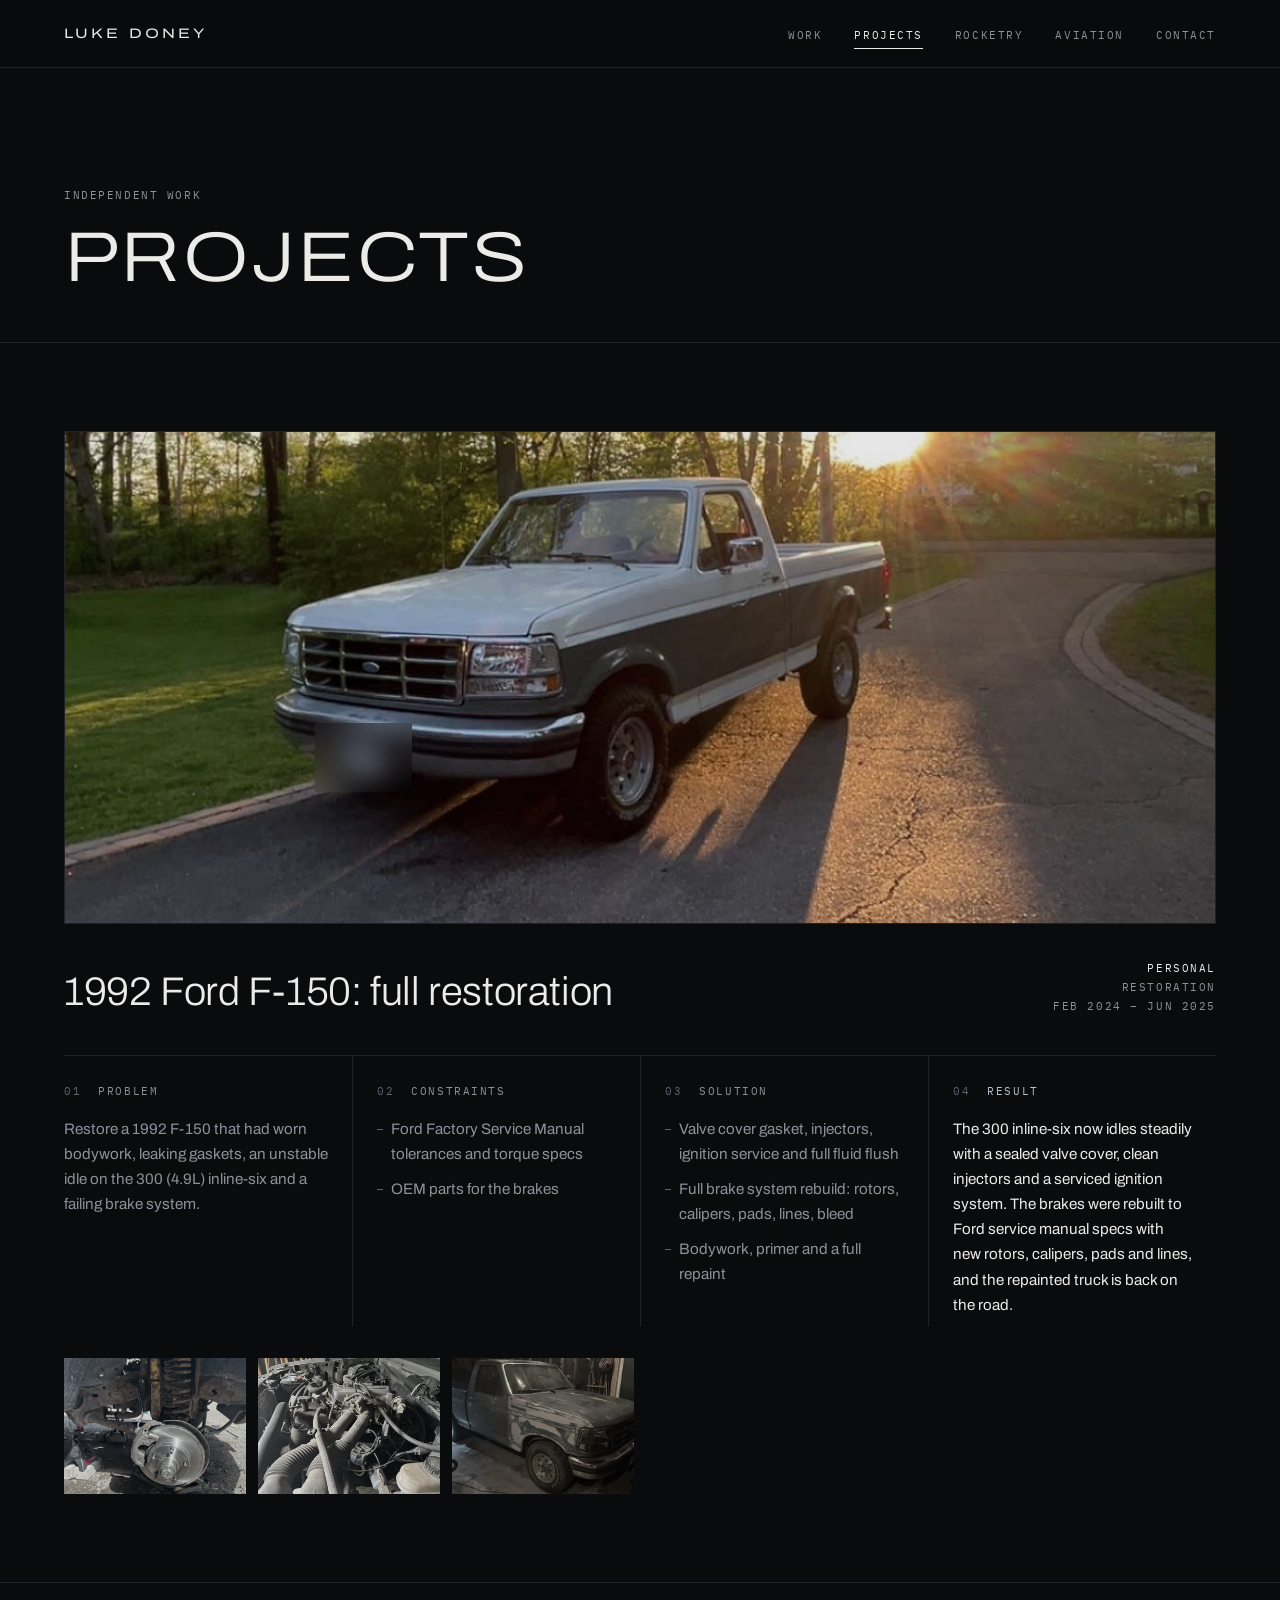
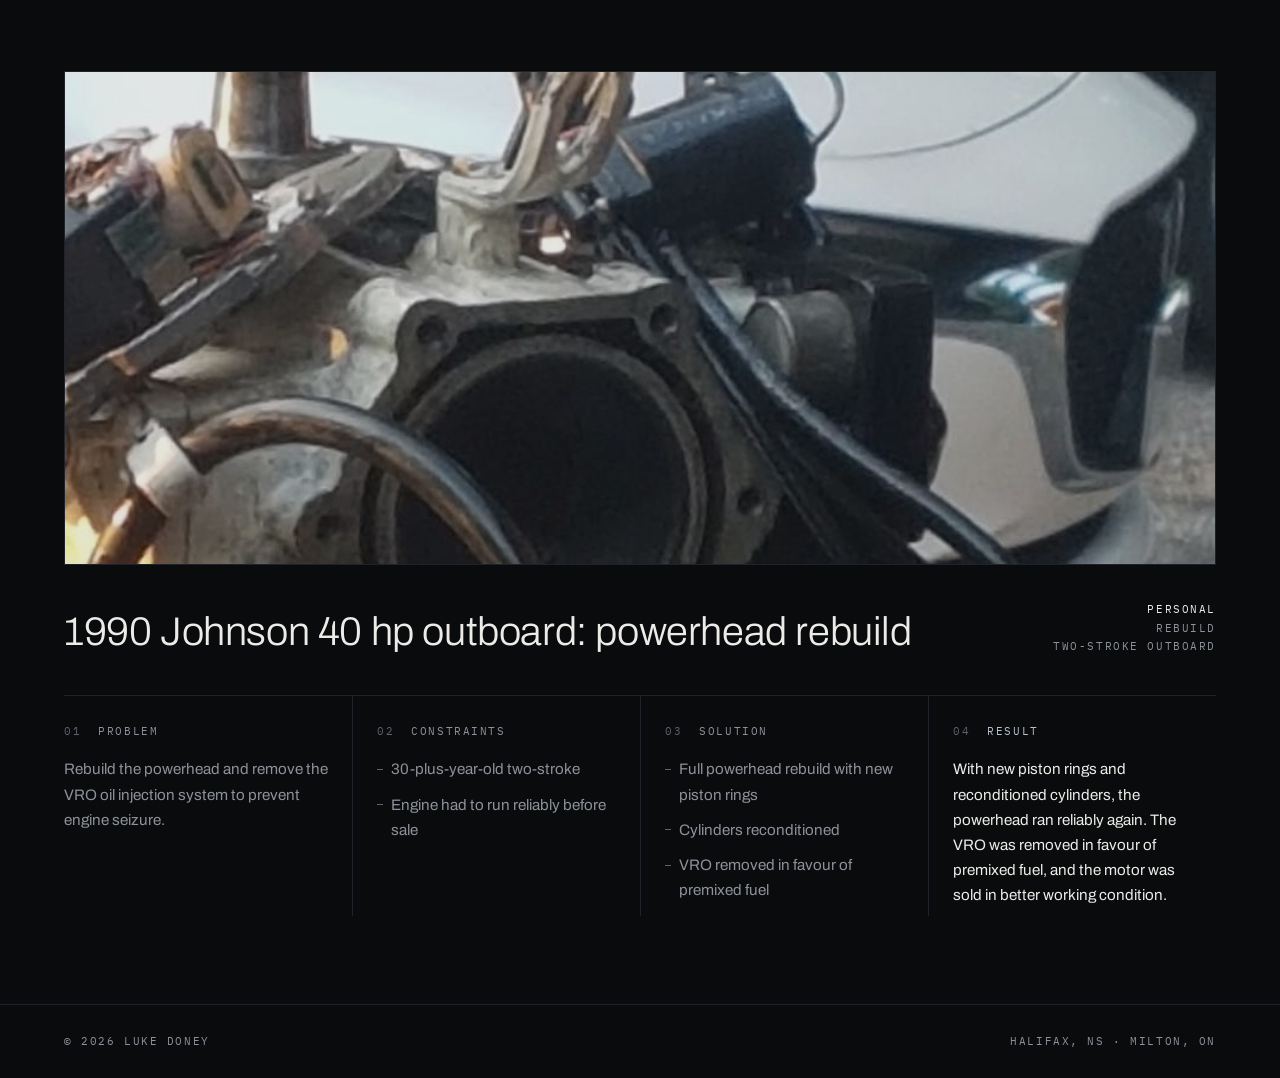
==== projects.html @ edb139a2 "Publish portfolio site Co-Authored-By: Claude Opus 5.5 (1M context) <noreply@anthropic.com> Claude-S" ====
<!doctype html>
<html lang="en">
<head>
<meta charset="utf-8">
<meta name="viewport" content="width=device-width, initial-scale=1, viewport-fit=cover">
<title>Projects · Luke Doney</title>
<meta name="claude:viewport-fit-sides" content="cover">
<meta name="description" content="Luke Doney: projects.">
<link rel="preconnect" href="https://fonts.googleapis.com">
<link rel="preconnect" href="https://fonts.gstatic.com" crossorigin>
<link rel="stylesheet" href="https://fonts.googleapis.com/css2?family=Archivo:wdth,wght@62..125,200..600&family=IBM+Plex+Mono:wght@400&display=swap">
<link rel="stylesheet" href="style.css">
</head>
<body>

<nav class="nav" aria-label="Site">
  <div class="wrap">
    <a class="mark" href="index.html">Luke Doney</a>
    <ul>
      <li><a href="work.html">Work</a></li>
      <li><a href="projects.html" aria-current="page">Projects</a></li>
      <li><a href="rocketry.html">Rocketry</a></li>
      <li><a href="aviation.html">Aviation</a></li>
      <li><a href="index.html#contact">Contact</a></li>
    </ul>
  </div>
</nav>

<main>
<header class="page-head">
  <div class="wrap">
    <span class="label">Independent work</span>
    <h1 class="wide">Projects</h1>
  </div>
</header>

  <article class="case" id="f150">
    <div class="wrap">
      <div class="case-visual visual"><img src="assets/img/f150-finished.jpg" alt="The finished 1992 Ford F-150 at sunset" width="1242" height="932" loading="lazy"></div>
      <header class="case-head">
        <h2>1992 Ford F-150: full restoration</h2>
        <div class="case-meta"><span class="label">Personal</span><span class="label">Restoration</span><span class="label">Feb 2024 – Jun 2025</span></div>
      </header>
      <dl class="spec">
        <div><dt><span class="label" data-n="01">Problem</span></dt><dd>Restore a 1992 F-150 that had worn bodywork, leaking gaskets, an unstable idle on the 300 (4.9L) inline-six and a failing brake system.</dd></div>
        <div><dt><span class="label" data-n="02">Constraints</span></dt><dd><ul><li>Ford Factory Service Manual tolerances and torque specs</li><li>OEM parts for the brakes</li></ul></dd></div>
        <div><dt><span class="label" data-n="03">Solution</span></dt><dd><ul><li>Valve cover gasket, injectors, ignition service and full fluid flush</li><li>Full brake system rebuild: rotors, calipers, pads, lines, bleed</li><li>Bodywork, primer and a full repaint</li></ul></dd></div>
        <div class="result"><dt><span class="label" data-n="04">Result</span></dt><dd>The 300 inline-six now idles steadily with a sealed valve cover, clean injectors and a serviced ignition system. The brakes were rebuilt to Ford service manual specs with new rotors, calipers, pads and lines, and the repainted truck is back on the road.</dd></div>
      </dl>
      <div class="thumbs">
        <img src="assets/img/f150-brakes.jpg" alt="Front brake rebuild with new rotor and caliper" width="1050" height="1400" loading="lazy">
        <img src="assets/img/f150-engine.jpg" alt="Engine bay of the 300 inline-six" width="1400" height="1050" loading="lazy">
        <img src="assets/img/f150-primer.jpg" alt="The F-150 in primer during bodywork" width="1050" height="1400" loading="lazy">
      </div>
    </div>
  </article>
  <article class="case" id="outboard">
    <div class="wrap">
      <div class="case-visual visual"><img src="assets/img/outboard.jpg" alt="The Johnson 40 hp powerhead with its cylinders exposed" width="966" height="1180" loading="lazy" style="object-position: 50% 40%"></div>
      <header class="case-head">
        <h2>1990 Johnson 40 hp outboard: powerhead rebuild</h2>
        <div class="case-meta"><span class="label">Personal</span><span class="label">Rebuild</span><span class="label">Two-stroke outboard</span></div>
      </header>
      <dl class="spec">
        <div><dt><span class="label" data-n="01">Problem</span></dt><dd>Rebuild the powerhead and remove the VRO oil injection system to prevent engine seizure.</dd></div>
        <div><dt><span class="label" data-n="02">Constraints</span></dt><dd><ul><li>30-plus-year-old two-stroke</li><li>Engine had to run reliably before sale</li></ul></dd></div>
        <div><dt><span class="label" data-n="03">Solution</span></dt><dd><ul><li>Full powerhead rebuild with new piston rings</li><li>Cylinders reconditioned</li><li>VRO removed in favour of premixed fuel</li></ul></dd></div>
        <div class="result"><dt><span class="label" data-n="04">Result</span></dt><dd>With new piston rings and reconditioned cylinders, the powerhead ran reliably again. The VRO was removed in favour of premixed fuel, and the motor was sold in better working condition.</dd></div>
      </dl>
      
    </div>
  </article>

</main>

<footer>
  <div class="wrap"><span class="label">© 2026 Luke Doney</span><span class="label">Halifax, NS · Milton, ON</span></div>
</footer>
</body>
</html>
---- style.css ----
/* Layout: quiet luxury, high tech. Near-black graphite, ivory type, hairlines and generous space.
   Wide light display type carries the confidence; the copy stays understated. Work is shown as
   image-led panels, and each case reads as a four-column spec: Problem, Constraints, Solution, Result. */
:root {
  --bg: #0a0b0d;
  --raised: #111317;
  --line: #1f2329;
  --ink: #ecebe7;
  --ink-soft: #8d9199;
  --ink-faint: #5d626b;
  --steel: #b8c1cc;       /* single cool highlight */
  --display: "Archivo", "Helvetica Neue", Helvetica, Arial, sans-serif;
  --body: "Archivo", "Helvetica Neue", Helvetica, Arial, sans-serif;
  --mono: "IBM Plex Mono", ui-monospace, "SFMono-Regular", Menlo, Consolas, monospace;
  color-scheme: dark;
}

* { box-sizing: border-box; }
html { scroll-behavior: smooth; }
@media (prefers-reduced-motion: reduce) { html { scroll-behavior: auto; } *, *::before, *::after { transition: none !important; } }
body { margin: 0; background: var(--bg); color: var(--ink); font: 400 1rem/1.7 var(--body); -webkit-font-smoothing: antialiased; }
img, video { max-width: 100%; height: auto; display: block; }
a { color: inherit; }
a:focus-visible { outline: 1px solid var(--steel); outline-offset: 4px; }
::selection { background: var(--ink); color: var(--bg); }

.wrap {
  max-width: 1200px;
  margin: 0 auto;
  padding-left: max(24px, env(safe-area-inset-left, 0px));
  padding-right: max(24px, env(safe-area-inset-right, 0px));
}
.label { font: 400 .7rem/1.5 var(--mono); letter-spacing: .14em; text-transform: uppercase; color: var(--ink-soft); }
.wide { font-family: var(--display); font-stretch: 118%; font-weight: 300; text-transform: uppercase; letter-spacing: .02em; }

/* Nav */
.nav {
  position: sticky; top: env(safe-area-inset-top, 0px); z-index: 5;
  background: color-mix(in srgb, var(--bg) 78%, transparent);
  backdrop-filter: blur(18px);
  border-bottom: 1px solid var(--line);
}
body::before { content: ""; position: fixed; inset: 0 0 auto; height: env(safe-area-inset-top, 0px); z-index: 10; background: var(--bg); }
.nav .wrap { display: flex; align-items: center; justify-content: space-between; gap: 16px; padding-block: 20px; }
.nav .mark { font: 400 .86rem/1 var(--display); font-stretch: 125%; letter-spacing: .22em; text-transform: uppercase; text-decoration: none; }
.nav ul { display: flex; flex-wrap: wrap; gap: 6px 32px; list-style: none; margin: 0; padding: 0; }
.nav ul a { font: 400 .7rem/1 var(--mono); letter-spacing: .14em; text-transform: uppercase; color: var(--ink-soft); text-decoration: none; padding-block: 6px; border-bottom: 1px solid transparent; transition: color .3s, border-color .3s; }
.nav ul a:hover, .nav ul a[aria-current="page"] { color: var(--ink); border-color: var(--ink); }
@media (max-width: 720px) {
  .nav .wrap { flex-wrap: wrap; row-gap: 12px; padding-block: 16px; }
  .nav ul { gap: 6px 20px; }
}

/* Hero */
.hero { position: relative; overflow: hidden; padding-block: clamp(64px, 10vw, 136px) clamp(64px, 8vw, 112px); }
.trajectory { position: absolute; inset: 0; width: 100%; height: 100%; pointer-events: none; }
.trajectory .arc { fill: none; stroke: var(--ink-faint); stroke-width: 1; vector-effect: non-scaling-stroke; }
.apex { position: absolute; left: 71.6%; top: 13.5%; pointer-events: none; }
.apex::before { content: ""; position: absolute; left: -3.5px; top: -3.5px; width: 7px; height: 7px; border-radius: 50%; background: var(--ink); box-shadow: 0 0 0 6px color-mix(in srgb, var(--ink) 10%, transparent); }
.apex span { position: absolute; left: 14px; top: -9px; white-space: nowrap; }
.hero .wrap { position: relative; }
.hero-grid { display: grid; grid-template-columns: minmax(0, 1.3fr) minmax(0, .7fr); gap: clamp(40px, 7vw, 112px); align-items: end; }
.hero h1 { font-size: clamp(2.6rem, 7vw, 5.6rem); line-height: .98; margin: 18px 0 28px; }
.hero h1 span { display: block; }
.intro { font-size: 1.12rem; line-height: 1.7; color: var(--ink-soft); max-width: 30em; margin: 0 0 40px; }
.intro b { color: var(--ink); font-weight: 400; }
.hero-foot { display: flex; flex-wrap: wrap; align-items: center; gap: 14px 32px; }
.avail { display: inline-flex; align-items: center; gap: 10px; }
.avail::before { content: ""; width: 6px; height: 6px; border-radius: 50%; background: var(--steel); box-shadow: 0 0 0 4px color-mix(in srgb, var(--steel) 18%, transparent); }
.textlink { display: inline-flex; align-items: center; gap: 10px; font: 400 .7rem/1 var(--mono); letter-spacing: .14em; text-transform: uppercase; color: var(--ink); text-decoration: none; padding-bottom: 6px; border-bottom: 1px solid var(--ink-faint); transition: border-color .3s, gap .3s; }
.textlink::after { content: "\2192"; }
.textlink:hover { border-color: var(--ink); gap: 14px; }
.portrait { margin: 0; justify-self: end; width: 100%; max-width: 360px; }
.portrait img { width: 100%; aspect-ratio: 4 / 5; object-fit: cover; object-position: 50% 18%; filter: grayscale(.35) contrast(1.04); }
.portrait figcaption { margin-top: 12px; display: flex; justify-content: space-between; }

/* Sections */
section { padding-block: clamp(72px, 10vw, 128px); border-top: 1px solid var(--line); }
.sec-head { display: flex; align-items: baseline; justify-content: space-between; gap: 16px; flex-wrap: wrap; margin-bottom: 40px; }
.sec-head h2 { margin: 0; font-size: clamp(1.4rem, 2.6vw, 1.9rem); line-height: 1.1; }

/* Work panels */
.panels { display: grid; grid-template-columns: repeat(2, minmax(0, 1fr)); gap: 20px; }
.panel { display: flex; flex-direction: column; gap: 18px; text-decoration: none; color: var(--ink); min-width: 0; }
.panel:first-child, .panel:last-child:nth-child(even) { grid-column: 1 / -1; }
.visual { position: relative; overflow: hidden; background: var(--raised); border: 1px solid var(--line); aspect-ratio: 16 / 10; }
.panel:first-child .visual, .panel:last-child:nth-child(even) .visual { aspect-ratio: 21 / 9; }
.visual img { width: 100%; height: 100%; object-fit: cover; filter: grayscale(.55) brightness(.82); transform: scale(1.001); transition: filter .6s, transform .9s cubic-bezier(.2, .7, .2, 1); }
.panel:hover .visual img { filter: grayscale(0) brightness(.95); transform: scale(1.035); }
.visual.type { display: grid; place-items: center; text-align: center; padding: 24px;
  background:
    linear-gradient(var(--line) 1px, transparent 1px) 0 0 / 40px 40px,
    linear-gradient(90deg, var(--line) 1px, transparent 1px) 0 0 / 40px 40px,
    var(--raised); }
.visual.type strong { display: block; font-size: clamp(1.6rem, 4vw, 2.8rem); line-height: 1; }
.visual.type .label { display: block; margin-top: 14px; }
.visual.draw { display: grid; place-items: center; padding: clamp(16px, 4vw, 48px); }
.visual.draw svg { width: 100%; max-width: 900px; height: auto; }
.panel-cap { display: grid; grid-template-columns: auto minmax(0, 1fr) auto; gap: 16px; align-items: baseline; padding-bottom: 16px; border-bottom: 1px solid var(--line); transition: border-color .3s; }
.panel:hover .panel-cap { border-color: var(--ink-faint); }
.panel-cap h3 { margin: 0; font: 400 1.08rem/1.35 var(--body); }
.panel-cap .go { color: var(--ink-soft); transition: transform .3s, color .3s; }
.panel:hover .panel-cap .go { transform: translateX(4px); color: var(--ink); }

/* Rocket drawing */
.rk .fill { fill: none; stroke: var(--ink-soft); stroke-width: 1.1; vector-effect: non-scaling-stroke; }
.rk .motor { fill: var(--steel); fill-opacity: .1; stroke: var(--steel); stroke-width: 1; vector-effect: non-scaling-stroke; }
.rk .dim { stroke: var(--ink-faint); stroke-width: 1; fill: none; vector-effect: non-scaling-stroke; }
.rk text { font: 400 9px var(--mono); letter-spacing: .12em; fill: var(--ink-soft); }
.rk text.k { fill: var(--steel); }

/* Capabilities */
.caps { display: grid; grid-template-columns: repeat(4, minmax(0, 1fr)); gap: 32px; }
.caps h3 { margin: 0 0 16px; }
.caps ul { list-style: none; margin: 0; padding: 0; }
.caps li { padding: 10px 0; border-top: 1px solid var(--line); color: var(--ink); font-size: .96rem; }

/* Contact */
.contact-mail { display: inline-block; font-size: clamp(1.4rem, 4.4vw, 3.2rem); line-height: 1.1; text-decoration: none; overflow-wrap: anywhere; border-bottom: 1px solid var(--ink-faint); padding-bottom: 8px; transition: border-color .3s; }
.contact-mail:hover { border-color: var(--ink); }
.contact-row { display: flex; flex-wrap: wrap; gap: 12px 40px; margin-top: 36px; }
.contact-row a { text-decoration: none; }
.contact-row a:hover { color: var(--ink); }

footer { padding-block: 28px; border-top: 1px solid var(--line); }
footer .wrap { display: flex; justify-content: space-between; gap: 12px; flex-wrap: wrap; }

/* Sub-page header */
.page-head { padding-block: clamp(56px, 9vw, 112px) clamp(24px, 4vw, 48px); }
.page-head h1 { font-size: clamp(2.2rem, 6vw, 4.4rem); line-height: 1; margin: 16px 0 0; }

/* Case */
.case { padding-block: clamp(48px, 7vw, 88px); border-top: 1px solid var(--line); scroll-margin-top: 80px; }
.case-visual { margin-bottom: 36px; }
.case-visual.visual { aspect-ratio: 21 / 9; }
.case-visual video { width: 100%; height: 100%; object-fit: cover; }
.case-visual img { filter: grayscale(.2) brightness(.9); }
.case-visual.visual.clip { aspect-ratio: 4 / 3; max-width: 720px; margin-bottom: 40px; }
.case-head { display: grid; grid-template-columns: minmax(0, 1fr) auto; gap: 24px 48px; align-items: end; margin-bottom: 40px; }
.case-head h2 { margin: 0; font: 300 clamp(1.6rem, 3.4vw, 2.5rem)/1.15 var(--body); letter-spacing: -.01em; text-wrap: balance; max-width: 22em; }
.case-meta { display: grid; gap: 2px; text-align: right; }
.case-meta .label:first-child { color: var(--ink); }
.spec { display: grid; grid-template-columns: repeat(4, minmax(0, 1fr)); gap: 0; margin: 0; border-top: 1px solid var(--line); }
.spec > div { padding: 20px 24px 8px 0; min-width: 0; }
.spec > div + div { padding-left: 24px; border-left: 1px solid var(--line); }
.spec dt { margin-bottom: 14px; }
.spec dt .label::before, .pillars .label::before { content: attr(data-n) "  "; color: var(--ink-faint); white-space: pre; }
.spec dd { margin: 0; color: var(--ink-soft); font-size: .95rem; line-height: 1.65; }
.spec ul { margin: 0; padding: 0; list-style: none; display: grid; gap: 10px; }
.spec li { padding-left: 14px; position: relative; }
.spec li::before { content: ""; position: absolute; left: 0; top: .78em; width: 6px; height: 1px; background: var(--ink-faint); }
.spec .result dd { color: var(--ink); }
.spec .result dt .label { color: var(--steel); }
.thumbs { display: grid; grid-template-columns: repeat(auto-fill, minmax(160px, 1fr)); gap: 12px; margin-top: 32px; }
.thumbs img { width: 100%; aspect-ratio: 4 / 3; object-fit: cover; filter: grayscale(.4) brightness(.85); transition: filter .5s; }
.thumbs img:hover { filter: none; }

/* Credentials */
.creds { display: grid; grid-template-columns: repeat(3, minmax(0, 1fr)); gap: 0; margin: 0; border-top: 1px solid var(--line); }
.creds > div { padding: 20px 24px 20px 0; border-bottom: 1px solid var(--line); min-width: 0; }
.creds > div:not(:nth-child(3n+1)) { padding-left: 24px; border-left: 1px solid var(--line); }
.creds dt { margin-bottom: 8px; }
.creds dd { margin: 0; font-size: 1.02rem; }

@media (max-width: 900px) {
  .hero-grid { grid-template-columns: minmax(0, 1fr); }
  .portrait { justify-self: start; max-width: 260px; order: -1; }
  .trajectory, .apex { display: none; }
  .panels { grid-template-columns: minmax(0, 1fr); }
  .panel:first-child .visual, .panel:last-child:nth-child(even) .visual, .case-visual.visual { aspect-ratio: 16 / 10; }
  .caps { grid-template-columns: repeat(2, minmax(0, 1fr)); }
  .spec { grid-template-columns: repeat(2, minmax(0, 1fr)); }
  .spec > div:nth-child(3) { padding-left: 0; border-left: 0; }
  .spec > div:nth-child(-n+2) { border-bottom: 1px solid var(--line); padding-bottom: 20px; }
  .case-head { grid-template-columns: minmax(0, 1fr); }
  .case-meta { text-align: left; }
  .creds { grid-template-columns: minmax(0, 1fr); }
  .creds > div:not(:nth-child(3n+1)) { padding-left: 0; border-left: 0; }
}
@media (max-width: 560px) {
  .caps { grid-template-columns: minmax(0, 1fr); }
  .spec { grid-template-columns: minmax(0, 1fr); }
  .spec > div, .spec > div + div { padding: 18px 0; border-left: 0; border-bottom: 1px solid var(--line); }
  .panel-cap { grid-template-columns: minmax(0, 1fr) auto; }
  .panel-cap .label:first-child { display: none; }
}

/* Aviation page */
section.flush { border-top: 0; padding-top: 0; }
.lede { margin: 40px 0 0; max-width: 36em; font-size: clamp(1.05rem, 1.6vw, 1.25rem); color: var(--ink); font-weight: 300; }
.pillars { display: grid; grid-template-columns: repeat(3, minmax(0, 1fr)); border-top: 1px solid var(--line); }
.pillars > div { padding: 28px 28px 8px 0; min-width: 0; }
.pillars > div + div { padding-left: 28px; border-left: 1px solid var(--line); }
.pillars p { margin: 16px 0 0; color: var(--ink-soft); line-height: 1.7; font-size: .98rem; }
.path { list-style: none; margin: 0; padding: 0; border-top: 1px solid var(--line); }
.path li { display: grid; grid-template-columns: 200px minmax(0, 1fr); gap: 24px; padding: 28px 0; border-bottom: 1px solid var(--line); }
.path h3 { margin: 0 0 8px; font-weight: 400; font-size: 1.15rem; }
.path p { margin: 0; color: var(--ink-soft); line-height: 1.7; font-size: .96rem; }
@media (max-width: 900px) {
  .pillars { grid-template-columns: minmax(0, 1fr); }
  .pillars > div + div { padding-left: 0; border-left: 0; border-top: 1px solid var(--line); }
  .path li { grid-template-columns: minmax(0, 1fr); gap: 8px; }
}
.aside { margin: 20px 0 0; color: var(--ink-soft); font-size: .96rem; }
.drawing { margin: 32px 0 0; max-width: 520px; }
.drawing img { width: 100%; border: 1px solid var(--line); }
.drawing figcaption { margin-top: 12px; }
.pillars.rows { grid-template-columns: minmax(0, 1fr); }
.pillars.rows > div { display: grid; grid-template-columns: 220px minmax(0, 1fr); gap: 24px; padding: 24px 0; border-left: 0; border-bottom: 1px solid var(--line); }
.pillars.rows > div + div { padding-left: 0; border-left: 0; }
.pillars.rows p { margin: 0; max-width: 46em; }
@media (max-width: 900px) { .pillars.rows > div { grid-template-columns: minmax(0, 1fr); gap: 12px; } .pillars.rows > div + div { border-top: 0; } }
.caps.three { grid-template-columns: repeat(3, minmax(0, 1fr)); }
.quals { margin-top: 48px; }
@media (max-width: 900px) { .caps.three { grid-template-columns: minmax(0, 1fr); } }
/* Milton Ivy League banner, in the league site's green and gold */
.visual.mil { --mil-gold: #bc9244; display: grid; place-items: center; text-align: center; padding: 24px;
  background: radial-gradient(120% 90% at 30% 20%, #1f2d1e 0%, #142113 55%, #0c190b 100%); border-color: #2a3a29; }
.mil .rink { position: absolute; inset: 0; width: 100%; height: 100%; fill: none; stroke: #3e4b3f; stroke-width: 1.2; opacity: .55; }
.mil .rink circle:last-child { fill: var(--mil-gold); stroke: none; }
.mil-in { position: relative; }
.mil-in .label { color: var(--mil-gold); display: block; margin-bottom: 14px; }
.mil-in strong { display: block; font-stretch: 125%; font-weight: 600; letter-spacing: -.01em; color: #f4f4ef; font-size: clamp(1.6rem, 4.4vw, 3.2rem); line-height: 1; }
.mil-conrad { position: absolute; right: 16px; bottom: 16px; display: flex; align-items: center; gap: 10px; padding: 8px 16px 8px 8px; border-radius: 999px;
  background: #0c190b; border: 1px solid #2a3a29; color: #f4f4ef; font-size: .85rem; font-weight: 500; }
.mil-conrad i { width: 22px; height: 22px; border-radius: 50%; background: var(--mil-gold); }
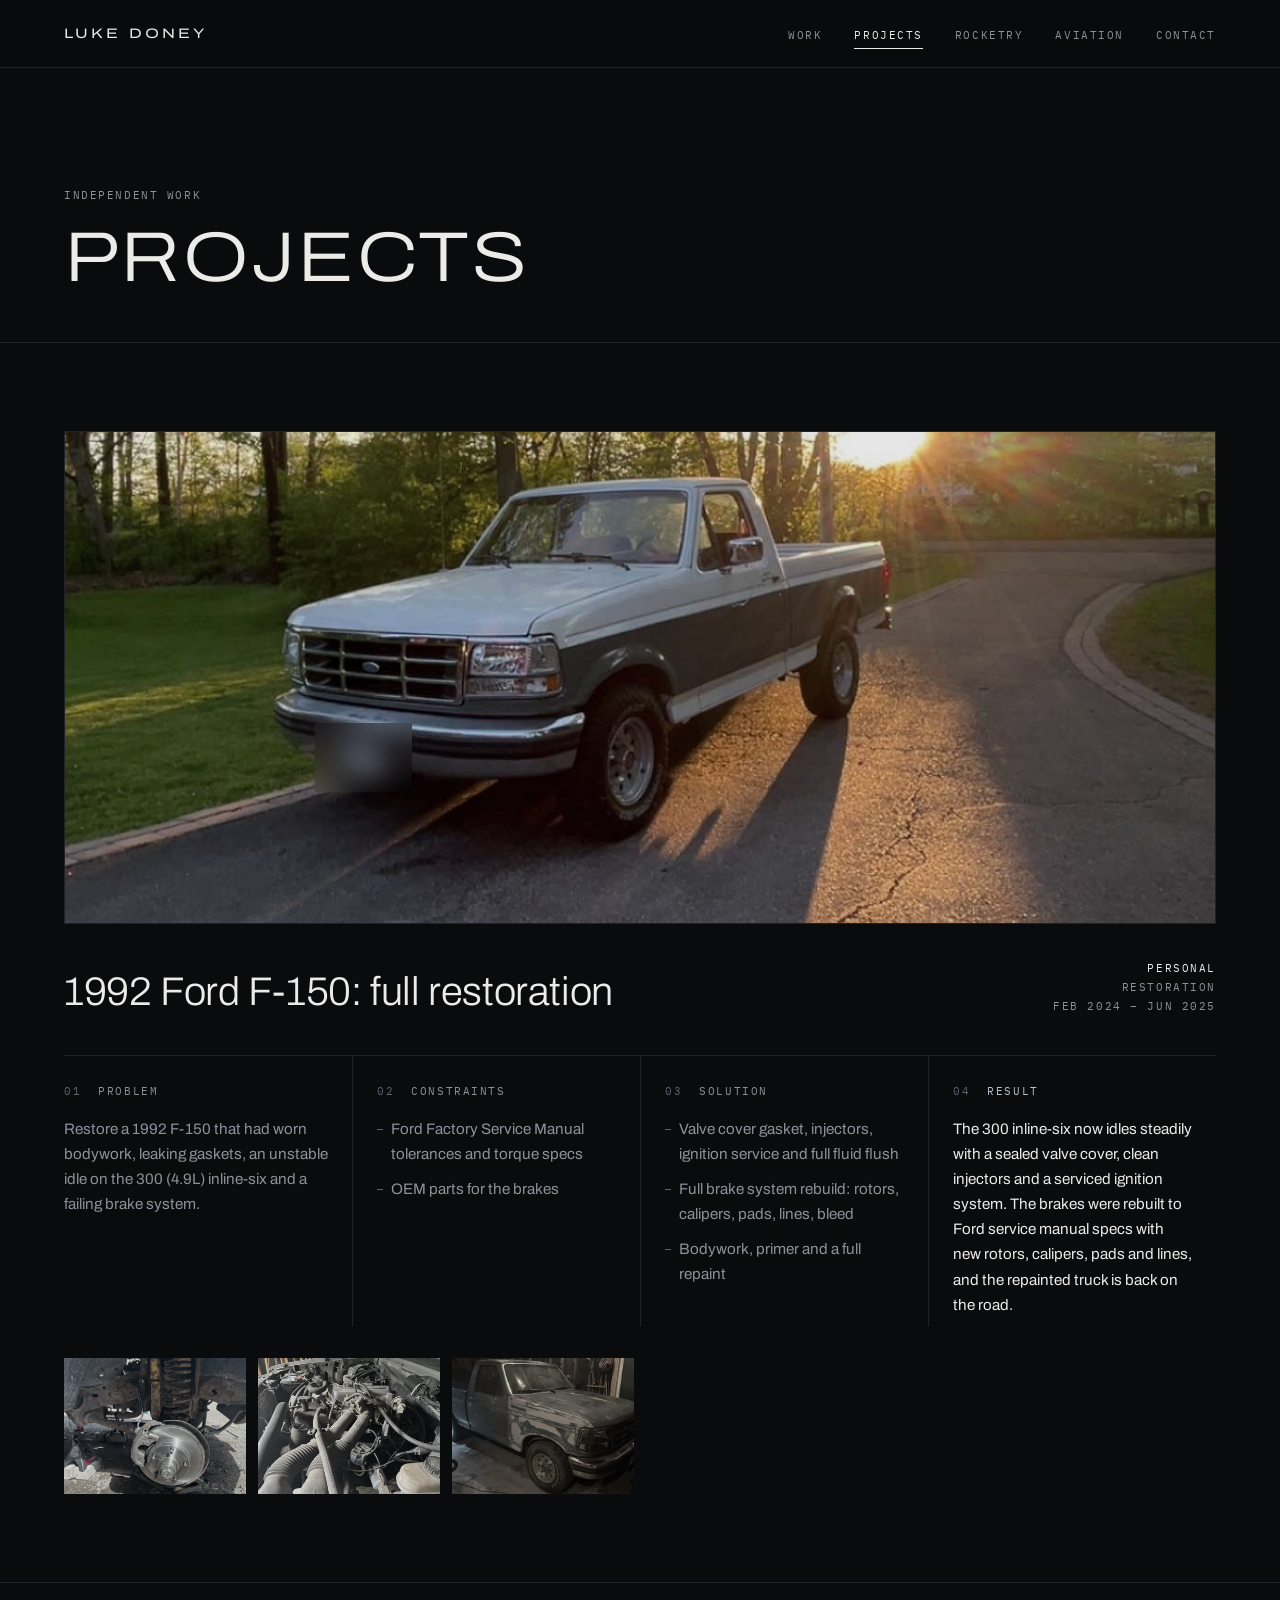
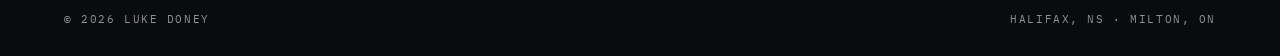
==== commit 41e58c52: "Remove outboard rebuild Co-Authored-By: Claude Opus 5.5 (1M context) <noreply@anthropic.com> Claude-" ====
--- a/projects.html
+++ b/projects.html
@@ -54,22 +54,6 @@
       </div>
     </div>
   </article>
-  <article class="case" id="outboard">
-    <div class="wrap">
-      <div class="case-visual visual"><img src="assets/img/outboard.jpg" alt="The Johnson 40 hp powerhead with its cylinders exposed" width="966" height="1180" loading="lazy" style="object-position: 50% 40%"></div>
-      <header class="case-head">
-        <h2>1990 Johnson 40 hp outboard: powerhead rebuild</h2>
-        <div class="case-meta"><span class="label">Personal</span><span class="label">Rebuild</span><span class="label">Two-stroke outboard</span></div>
-      </header>
-      <dl class="spec">
-        <div><dt><span class="label" data-n="01">Problem</span></dt><dd>Rebuild the powerhead and remove the VRO oil injection system to prevent engine seizure.</dd></div>
-        <div><dt><span class="label" data-n="02">Constraints</span></dt><dd><ul><li>30-plus-year-old two-stroke</li><li>Engine had to run reliably before sale</li></ul></dd></div>
-        <div><dt><span class="label" data-n="03">Solution</span></dt><dd><ul><li>Full powerhead rebuild with new piston rings</li><li>Cylinders reconditioned</li><li>VRO removed in favour of premixed fuel</li></ul></dd></div>
-        <div class="result"><dt><span class="label" data-n="04">Result</span></dt><dd>With new piston rings and reconditioned cylinders, the powerhead ran reliably again. The VRO was removed in favour of premixed fuel, and the motor was sold in better working condition.</dd></div>
-      </dl>
-      
-    </div>
-  </article>
 
 </main>
 
